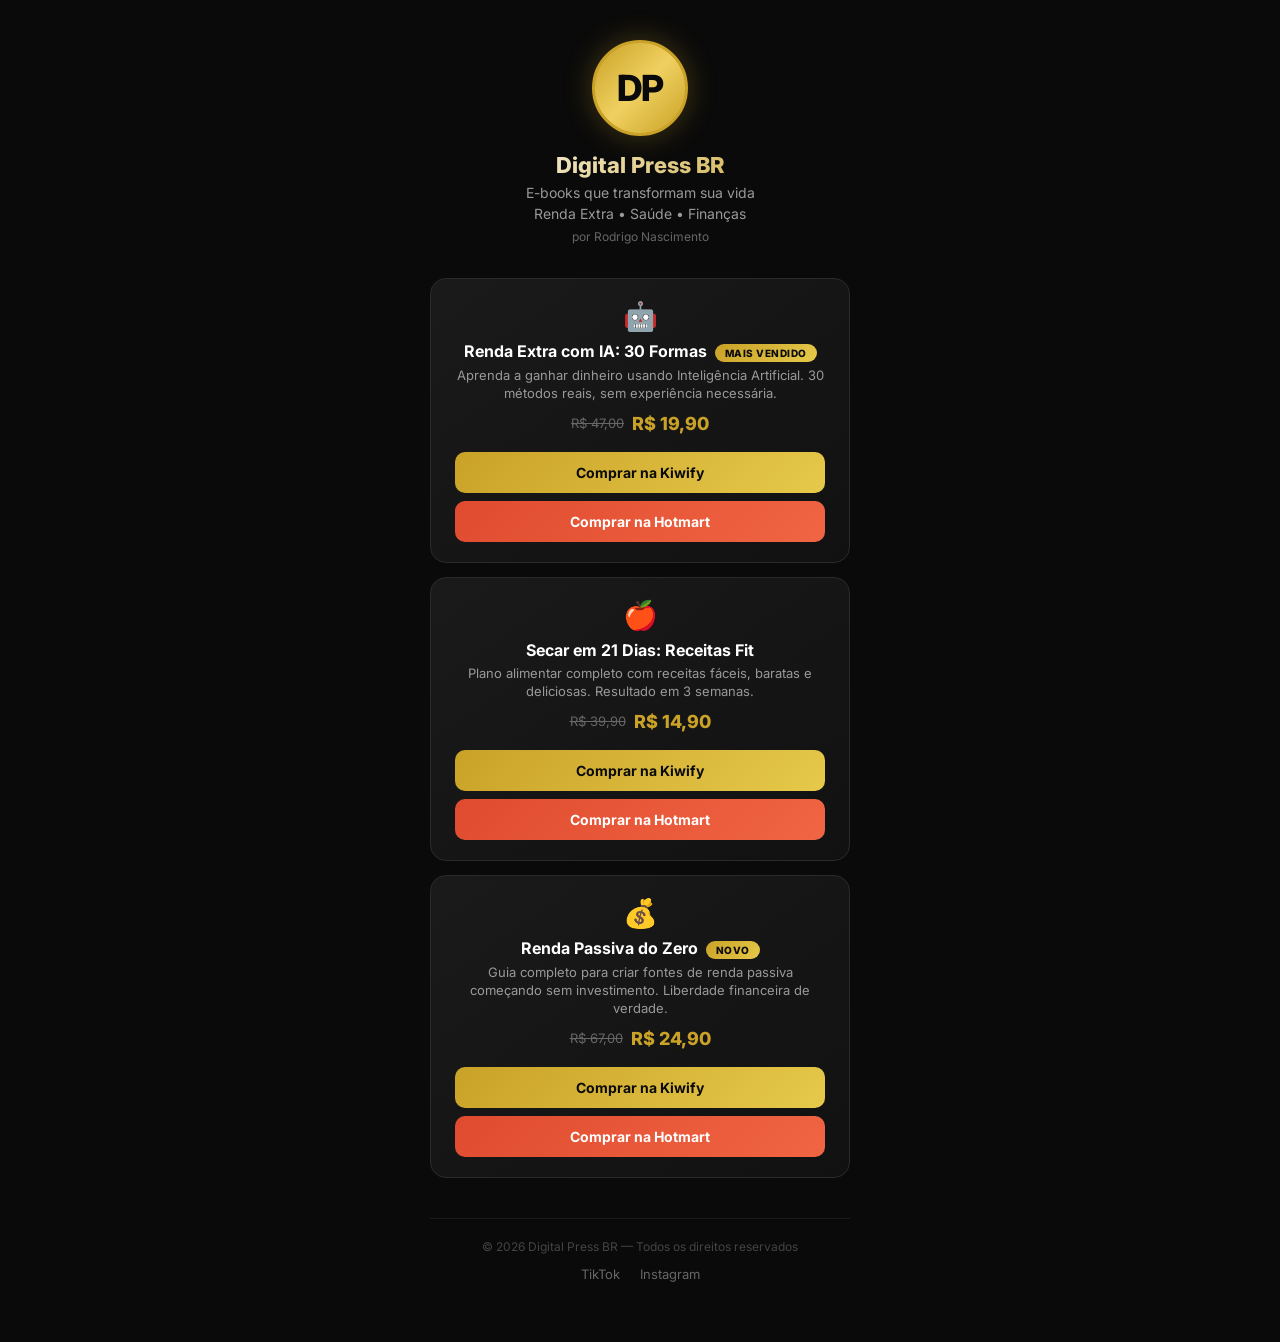
==== links.html @ 7400dbbc "Fix Hotmart links with actual product checkout URLs Updated links.html to use real Hotmart product U" ====
<!DOCTYPE html>
<html lang="pt-BR">
<head>
    <meta charset="UTF-8">
    <meta name="viewport" content="width=device-width, initial-scale=1.0">
    <title>Digital Press BR — E-books Exclusivos</title>
    <style>
        @import url('https://fonts.googleapis.com/css2?family=Inter:wght@400;600;700;800&display=swap');
        * { margin: 0; padding: 0; box-sizing: border-box; }
        body {
            font-family: 'Inter', sans-serif;
            background: #0a0a0a;
            color: #ffffff;
            min-height: 100vh;
            display: flex;
            justify-content: center;
            align-items: flex-start;
            padding: 40px 16px;
        }
        .container { max-width: 420px; width: 100%; text-align: center; }
        .profile { margin-bottom: 32px; }
        .avatar {
            width: 96px; height: 96px; border-radius: 50%;
            background: linear-gradient(135deg, #c9a227, #f0d060, #c9a227);
            display: flex; align-items: center; justify-content: center;
            margin: 0 auto 16px; font-size: 36px; font-weight: 800;
            color: #0a0a0a; letter-spacing: -1px;            border: 3px solid #c9a227;
            box-shadow: 0 0 30px rgba(201, 162, 39, 0.3);
        }
        .profile h1 {
            font-size: 22px; font-weight: 800; margin-bottom: 4px;
            background: linear-gradient(135deg, #ffffff, #c9a227);
            -webkit-background-clip: text; -webkit-text-fill-color: transparent;
            background-clip: text;
        }
        .profile p { font-size: 14px; color: #999; line-height: 1.5; }
        .profile .author { font-size: 12px; color: #666; margin-top: 4px; }
        .links { display: flex; flex-direction: column; gap: 14px; margin-bottom: 40px; }
        .link-card {
            display: block;
            background: linear-gradient(145deg, #1a1a1a, #111);
            border: 1px solid #2a2a2a;
            border-radius: 16px;
            padding: 20px 24px;
            transition: all 0.3s ease;
            position: relative;
            overflow: hidden;
        }
        .link-card::before {
            content: ''; position: absolute; top: 0; left: 0; right: 0; height: 2px;
            background: linear-gradient(90deg, transparent, #c9a227, transparent);
            opacity: 0; transition: opacity 0.3s ease;
        }        .link-card:hover {
            border-color: #c9a227; transform: translateY(-2px);
            box-shadow: 0 8px 30px rgba(201, 162, 39, 0.15);
        }
        .link-card:hover::before { opacity: 1; }
        .card-emoji { font-size: 28px; margin-bottom: 8px; display: block; }
        .card-title { font-size: 16px; font-weight: 700; color: #fff; margin-bottom: 4px; }
        .card-subtitle { font-size: 13px; color: #999; margin-bottom: 10px; line-height: 1.4; }
        .card-price { display: inline-flex; align-items: center; gap: 8px; margin-bottom: 14px; }
        .price-old { font-size: 13px; color: #666; text-decoration: line-through; }
        .price-new { font-size: 18px; font-weight: 800; color: #c9a227; }
        .badge {
            display: inline-block;
            background: linear-gradient(135deg, #c9a227, #e6c94a);
            color: #0a0a0a; font-size: 10px; font-weight: 800;
            padding: 3px 10px; border-radius: 20px;
            text-transform: uppercase; letter-spacing: 0.5px; margin-left: 8px;
        }
        .buy-buttons { display: flex; flex-direction: column; gap: 8px; margin-top: 4px; }
        .btn-buy {
            display: block; text-decoration: none;
            padding: 12px 20px; border-radius: 10px;
            font-family: 'Inter', sans-serif; font-size: 14px; font-weight: 700;
            text-align: center; transition: all 0.2s ease;
        }
        .btn-kiwify { background: linear-gradient(135deg, #c9a227, #e6c94a); color: #0a0a0a; }
        .btn-kiwify:hover {            background: linear-gradient(135deg, #d4ad2e, #f0d860);
            transform: scale(1.02); box-shadow: 0 4px 15px rgba(201, 162, 39, 0.3);
        }
        .btn-hotmart { background: linear-gradient(135deg, #e04b2f, #f06543); color: #ffffff; }
        .btn-hotmart:hover {
            background: linear-gradient(135deg, #e85a40, #f47a5a);
            transform: scale(1.02); box-shadow: 0 4px 15px rgba(224, 75, 47, 0.3);
        }
        .footer { text-align: center; padding: 20px 0; border-top: 1px solid #1a1a1a; }
        .footer p { font-size: 12px; color: #444; }
        .footer .social { margin-top: 12px; display: flex; justify-content: center; gap: 20px; }
        .footer .social a { color: #666; text-decoration: none; font-size: 13px; transition: color 0.3s; }
        .footer .social a:hover { color: #c9a227; }
        .pulse { animation: pulse 2s ease-in-out infinite; }
        @keyframes pulse {
            0%, 100% { box-shadow: 0 0 30px rgba(201, 162, 39, 0.3); }
            50% { box-shadow: 0 0 40px rgba(201, 162, 39, 0.5); }
        }
    </style>
</head>
<body>
    <div class="container">
        <div class="profile">
            <div class="avatar pulse">DP</div>
            <h1>Digital Press BR</h1>
            <p>E-books que transformam sua vida</p>            <p>Renda Extra &bull; Sa&uacute;de &bull; Finan&ccedil;as</p>
            <p class="author">por Rodrigo Nascimento</p>
        </div>
        <div class="links">
            <div class="link-card">
                <span class="card-emoji">&#x1F916;</span>
                <div class="card-title">Renda Extra com IA: 30 Formas<span class="badge">Mais vendido</span></div>
                <div class="card-subtitle">Aprenda a ganhar dinheiro usando Intelig&ecirc;ncia Artificial. 30 m&eacute;todos reais, sem experi&ecirc;ncia necess&aacute;ria.</div>
                <div class="card-price">
                    <span class="price-old">R$ 47,00</span>
                    <span class="price-new">R$ 19,90</span>
                </div>
                <div class="buy-buttons">
                    <a href="https://pay.kiwify.com.br/0fVNIzo" target="_blank" class="btn-buy btn-kiwify">Comprar na Kiwify</a>
                    <a href="https://go.hotmart.com/R105200773Q" target="_blank" class="btn-buy btn-hotmart">Comprar na Hotmart</a>
                </div>
            </div>
            <div class="link-card">
                <span class="card-emoji">&#x1F34E;</span>
                <div class="card-title">Secar em 21 Dias: Receitas Fit</div>
                <div class="card-subtitle">Plano alimentar completo com receitas f&aacute;ceis, baratas e deliciosas. Resultado em 3 semanas.</div>
                <div class="card-price">
                    <span class="price-old">R$ 39,90</span>
                    <span class="price-new">R$ 14,90</span>
                </div>                <div class="buy-buttons">
                    <a href="https://pay.kiwify.com.br/RzS8HNU" target="_blank" class="btn-buy btn-kiwify">Comprar na Kiwify</a>
                    <a href="https://go.hotmart.com/U105200820D" target="_blank" class="btn-buy btn-hotmart">Comprar na Hotmart</a>
                </div>
            </div>
            <div class="link-card">
                <span class="card-emoji">&#x1F4B0;</span>
                <div class="card-title">Renda Passiva do Zero<span class="badge">Novo</span></div>
                <div class="card-subtitle">Guia completo para criar fontes de renda passiva come&ccedil;ando sem investimento. Liberdade financeira de verdade.</div>
                <div class="card-price">
                    <span class="price-old">R$ 67,00</span>
                    <span class="price-new">R$ 24,90</span>
                </div>
                <div class="buy-buttons">
                    <a href="https://pay.kiwify.com.br/fjix7TF" target="_blank" class="btn-buy btn-kiwify">Comprar na Kiwify</a>
                    <a href="https://go.hotmart.com/O105200847A" target="_blank" class="btn-buy btn-hotmart">Comprar na Hotmart</a>
                </div>
            </div>
        </div>
        <div class="footer">
            <p>&copy; 2026 Digital Press BR &mdash; Todos os direitos reservados</p>
            <div class="social">
                <a href="https://www.tiktok.com/@digitalpressbr" target="_blank">TikTok</a>
                <a href="https://www.instagram.com/digitalpressbr" target="_blank">Instagram</a>
            </div>
        </div>
    </div>
</body>
</html>
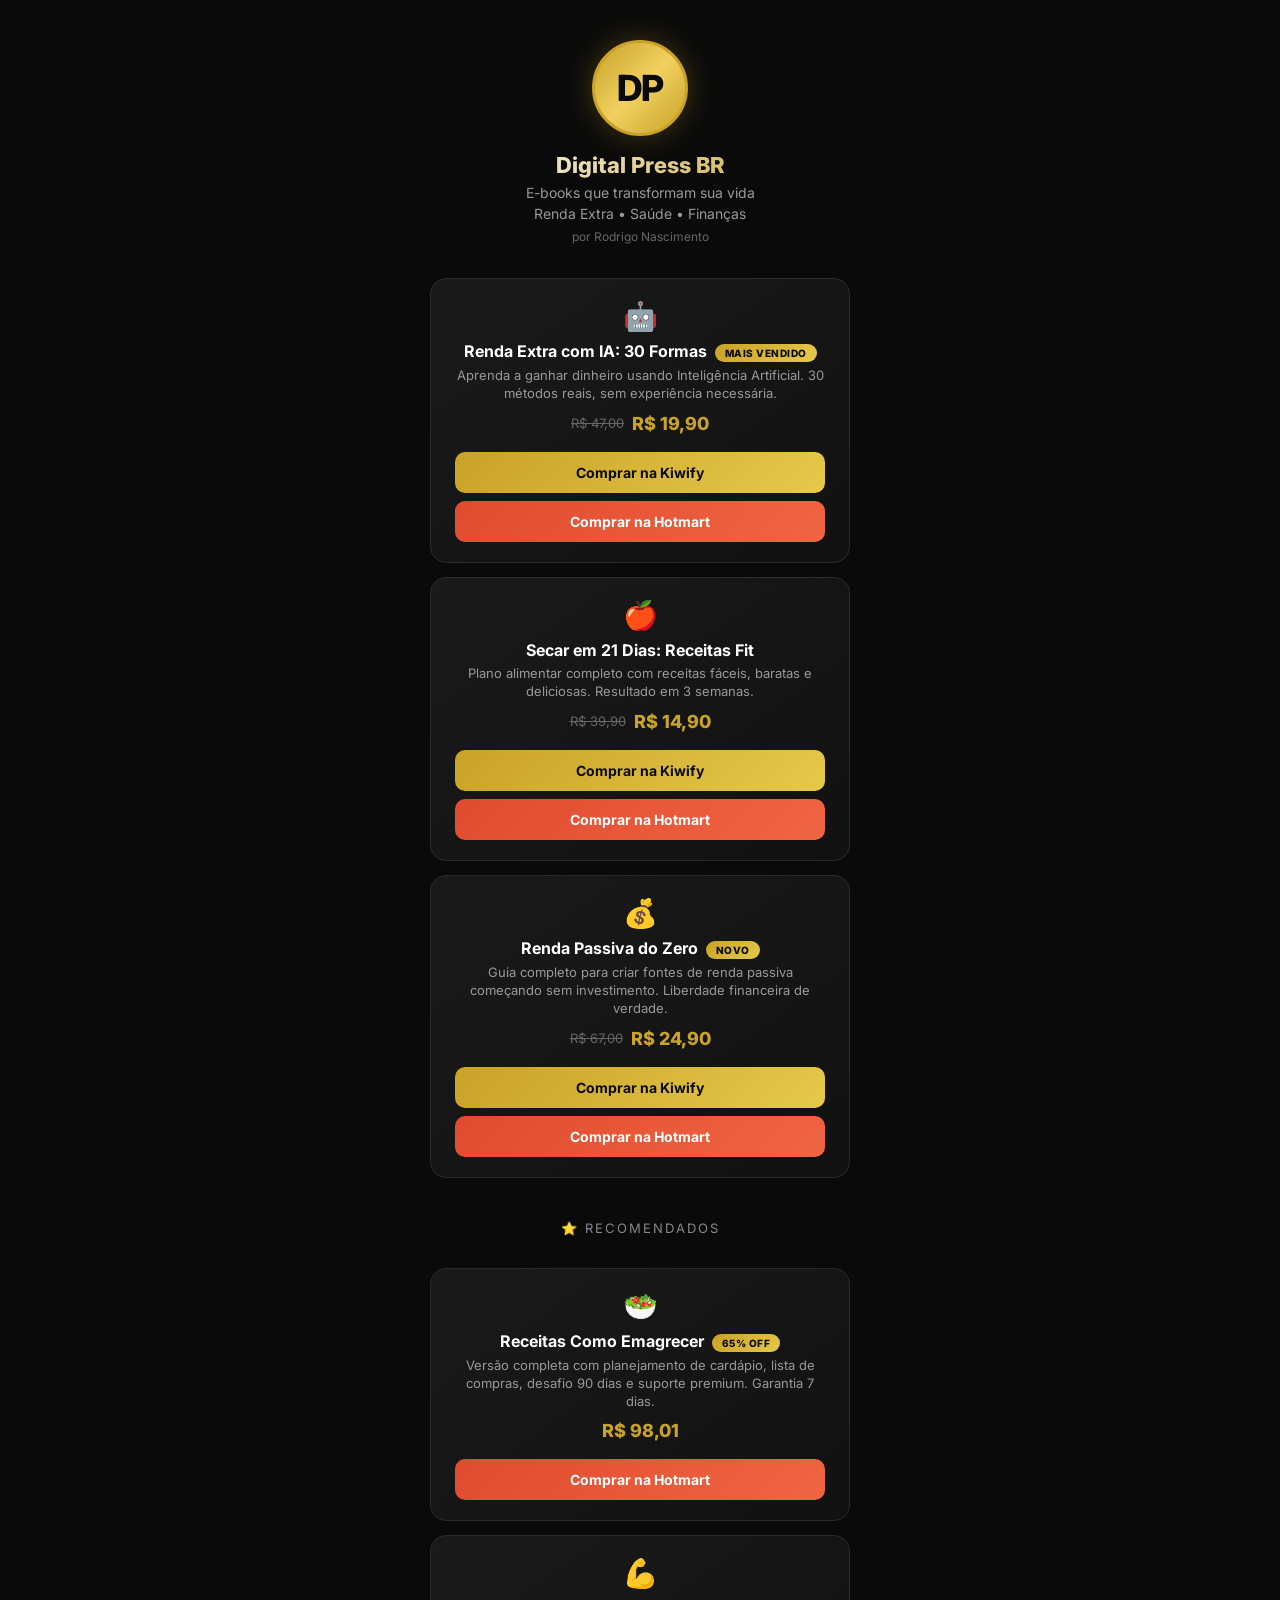
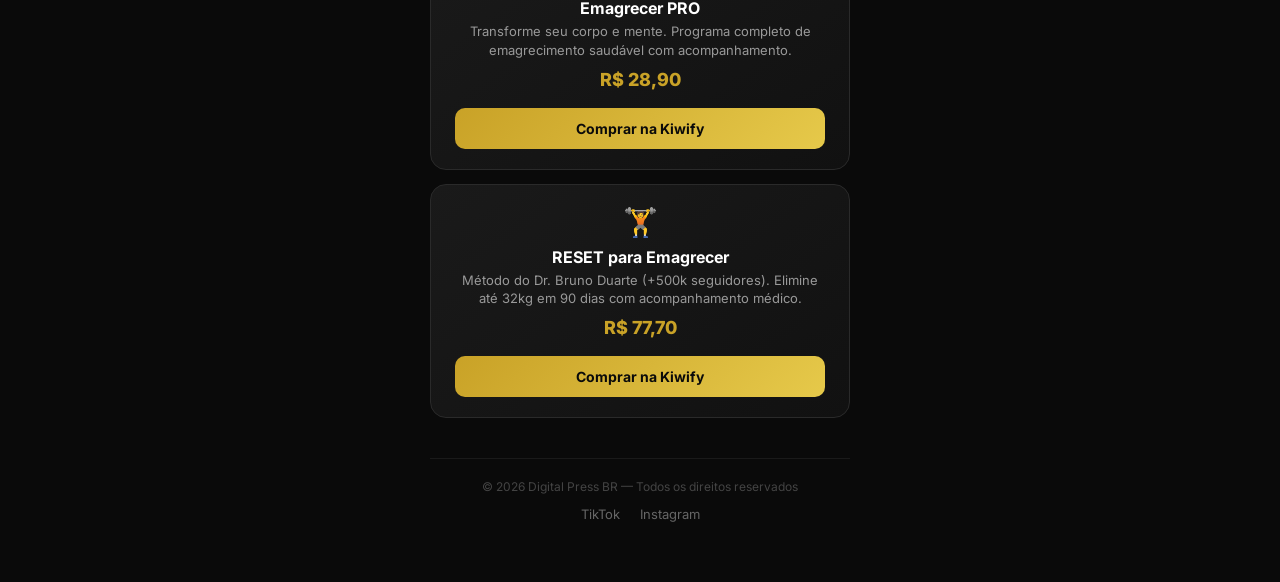
==== commit 21ad7092: "Add affiliate products to links page Added 3 affiliate products (Receitas Como Emagrecer, Emagrecer " ====
--- a/links.html
+++ b/links.html
@@ -143,6 +143,40 @@
                     <a href="https://go.hotmart.com/O105200847A" target="_blank" class="btn-buy btn-hotmart">Comprar na Hotmart</a>
                 </div>
             </div>
+            <div style="text-align:center;margin:28px 0 18px;color:#888;font-size:13px;letter-spacing:2px;text-transform:uppercase;">&#x2B50; Recomendados</div>
+            <div class="link-card">
+                <span class="card-emoji">&#x1F957;</span>
+                <div class="card-title">Receitas Como Emagrecer<span class="badge">65% OFF</span></div>
+                <div class="card-subtitle">Vers&atilde;o completa com planejamento de card&aacute;pio, lista de compras, desafio 90 dias e suporte premium. Garantia 7 dias.</div>
+                <div class="card-price">
+                    <span class="price-new">R$ 98,01</span>
+                </div>
+                <div class="buy-buttons">
+                    <a href="https://go.hotmart.com/W105289647C" target="_blank" class="btn-buy btn-hotmart">Comprar na Hotmart</a>
+                </div>
+            </div>
+            <div class="link-card">
+                <span class="card-emoji">&#x1F4AA;</span>
+                <div class="card-title">Emagrecer PRO</div>
+                <div class="card-subtitle">Transforme seu corpo e mente. Programa completo de emagrecimento saud&aacute;vel com acompanhamento.</div>
+                <div class="card-price">
+                    <span class="price-new">R$ 28,90</span>
+                </div>
+                <div class="buy-buttons">
+                    <a href="https://pay.kiwify.com.br/KLzpkXD8" target="_blank" class="btn-buy btn-kiwify">Comprar na Kiwify</a>
+                </div>
+            </div>
+            <div class="link-card">
+                <span class="card-emoji">&#x1F3CB;</span>
+                <div class="card-title">RESET para Emagrecer</div>
+                <div class="card-subtitle">M&eacute;todo do Dr. Bruno Duarte (+500k seguidores). Elimine at&eacute; 32kg em 90 dias com acompanhamento m&eacute;dico.</div>
+                <div class="card-price">
+                    <span class="price-new">R$ 77,70</span>
+                </div>
+                <div class="buy-buttons">
+                    <a href="https://pay.kiwify.com.br/j3WL954u" target="_blank" class="btn-buy btn-kiwify">Comprar na Kiwify</a>
+                </div>
+            </div>
         </div>
         <div class="footer">
             <p>&copy; 2026 Digital Press BR &mdash; Todos os direitos reservados</p>
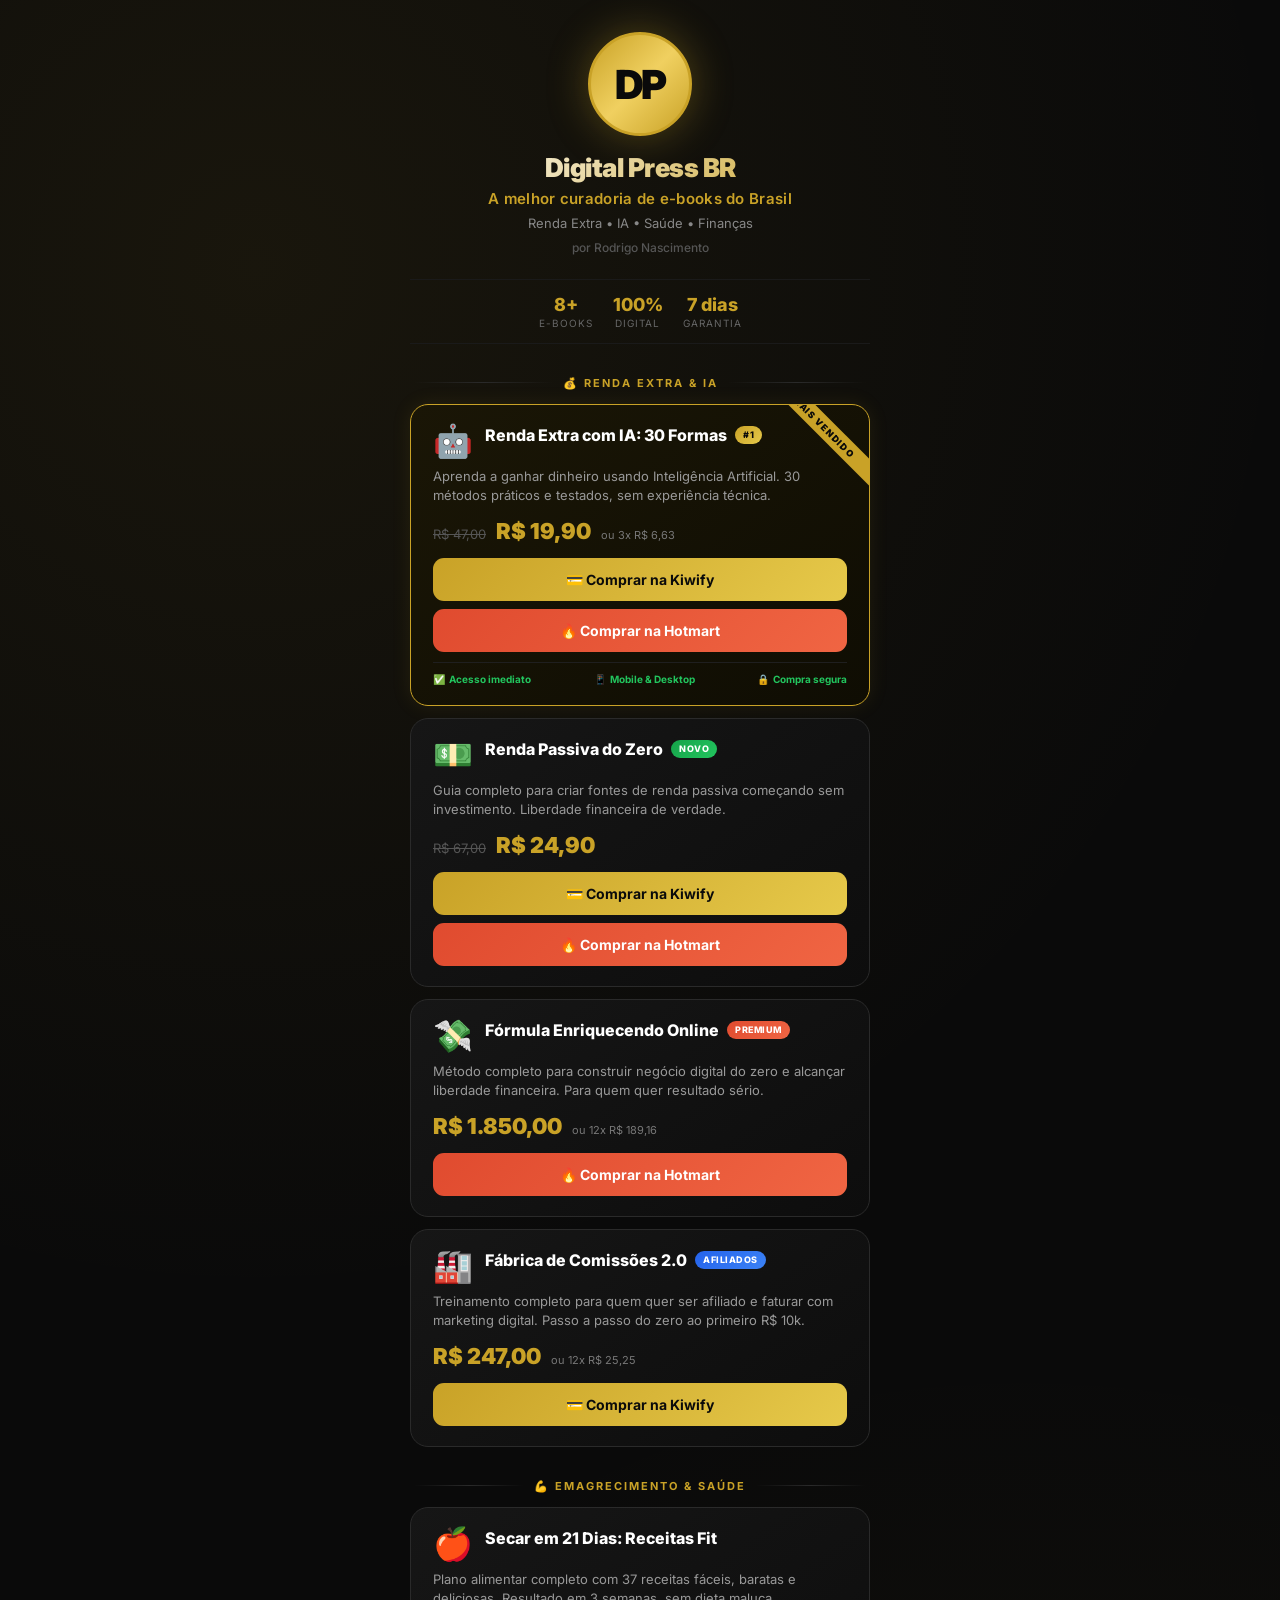
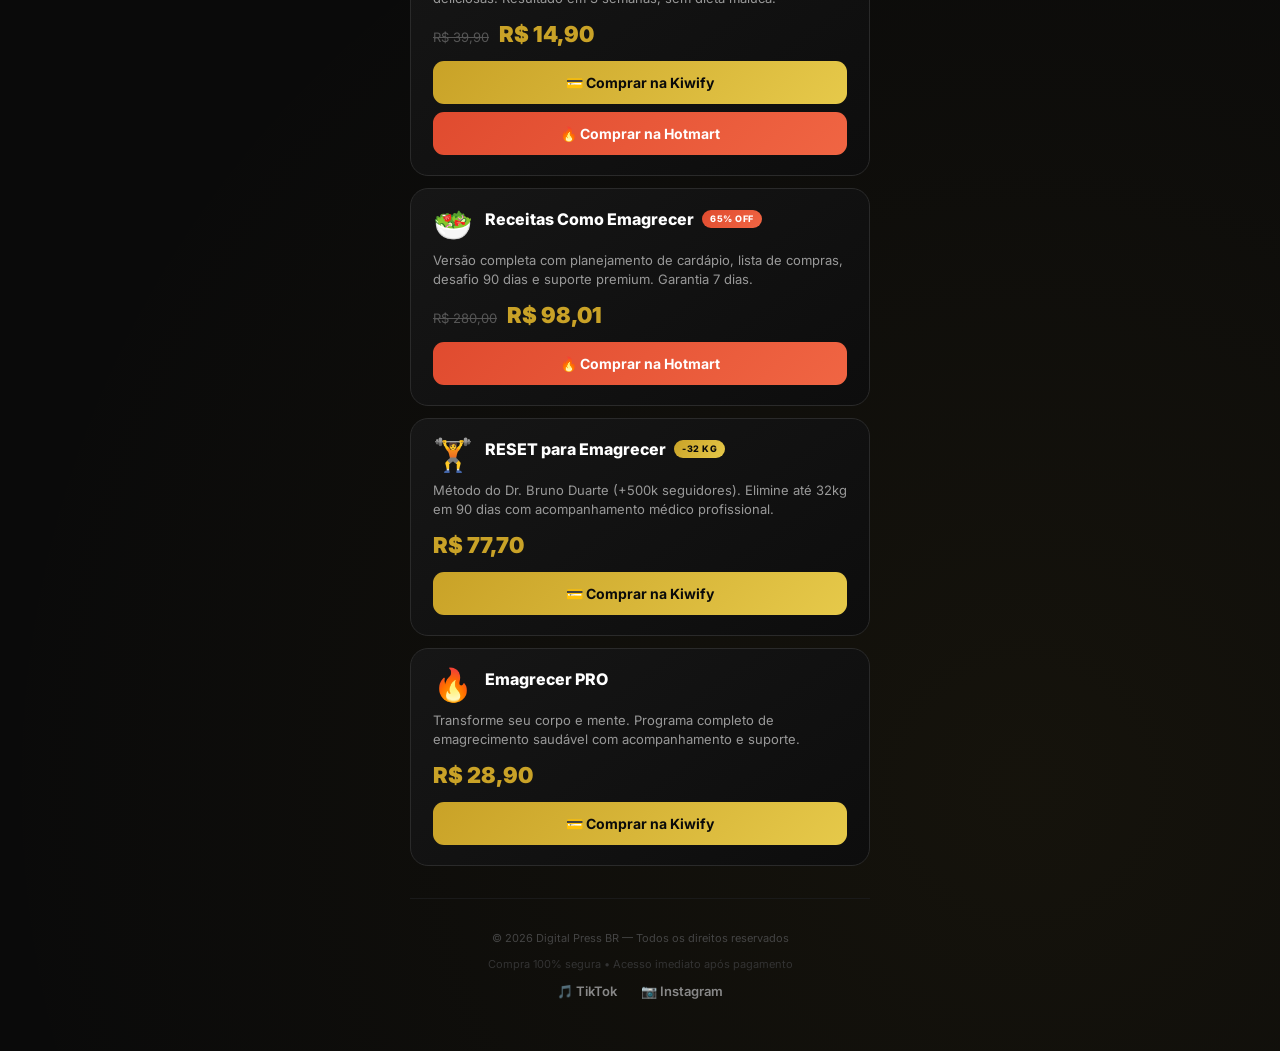
==== commit 2bf46de9: "Redesign links page: curadoria de 8 e-books com categorias, stats e cards premium - Novo layout esti" ====
--- a/links.html
+++ b/links.html
@@ -3,9 +3,12 @@
 <head>
     <meta charset="UTF-8">
     <meta name="viewport" content="width=device-width, initial-scale=1.0">
-    <title>Digital Press BR — E-books Exclusivos</title>
+    <title>Digital Press BR — Curadoria de E-books que Transformam Vidas</title>
+    <meta name="description" content="Os melhores e-books de Renda Extra com IA, Emagrecimento e Finanças. Curadoria selecionada por Rodrigo Nascimento.">
+    <meta property="og:title" content="Digital Press BR — E-books Exclusivos">
+    <meta property="og:description" content="Curadoria dos melhores e-books de Renda Extra, Saúde e Finanças">
     <style>
-        @import url('https://fonts.googleapis.com/css2?family=Inter:wght@400;600;700;800&display=swap');
+        @import url('https://fonts.googleapis.com/css2?family=Inter:wght@400;500;600;700;800;900&display=swap');
         * { margin: 0; padding: 0; box-sizing: border-box; }
         body {
             font-family: 'Inter', sans-serif;
@@ -15,33 +18,78 @@
             display: flex;
             justify-content: center;
             align-items: flex-start;
-            padding: 40px 16px;
-        }
-        .container { max-width: 420px; width: 100%; text-align: center; }
-        .profile { margin-bottom: 32px; }
+            padding: 32px 16px;
+            background-image:
+                radial-gradient(circle at 20% 10%, rgba(201, 162, 39, 0.08), transparent 40%),
+                radial-gradient(circle at 80% 90%, rgba(201, 162, 39, 0.06), transparent 40%);
+        }
+        .container { max-width: 460px; width: 100%; }
+        .profile { text-align: center; margin-bottom: 24px; }
         .avatar {
-            width: 96px; height: 96px; border-radius: 50%;
+            width: 104px; height: 104px; border-radius: 50%;
             background: linear-gradient(135deg, #c9a227, #f0d060, #c9a227);
             display: flex; align-items: center; justify-content: center;
-            margin: 0 auto 16px; font-size: 36px; font-weight: 800;
-            color: #0a0a0a; letter-spacing: -1px;            border: 3px solid #c9a227;
-            box-shadow: 0 0 30px rgba(201, 162, 39, 0.3);
+            margin: 0 auto 16px; font-size: 40px; font-weight: 900;
+            color: #0a0a0a; letter-spacing: -2px;
+            border: 3px solid #c9a227;
+            box-shadow: 0 0 40px rgba(201, 162, 39, 0.35);
+            animation: pulse 2.5s ease-in-out infinite;
+        }
+        @keyframes pulse {
+            0%, 100% { box-shadow: 0 0 30px rgba(201, 162, 39, 0.3); }
+            50% { box-shadow: 0 0 50px rgba(201, 162, 39, 0.55); }
         }
         .profile h1 {
-            font-size: 22px; font-weight: 800; margin-bottom: 4px;
+            font-size: 26px; font-weight: 900; margin-bottom: 6px;
             background: linear-gradient(135deg, #ffffff, #c9a227);
             -webkit-background-clip: text; -webkit-text-fill-color: transparent;
             background-clip: text;
-        }
-        .profile p { font-size: 14px; color: #999; line-height: 1.5; }
-        .profile .author { font-size: 12px; color: #666; margin-top: 4px; }
-        .links { display: flex; flex-direction: column; gap: 14px; margin-bottom: 40px; }
+            letter-spacing: -0.5px;
+        }
+        .profile .tagline {
+            font-size: 15px; color: #c9a227; font-weight: 600;
+            margin-bottom: 6px; letter-spacing: 0.3px;
+        }
+        .profile .niches {
+            font-size: 13px; color: #888; line-height: 1.5;
+        }
+        .profile .author {
+            font-size: 12px; color: #555; margin-top: 6px;
+            font-weight: 500;
+        }
+        .stats {
+            display: flex; justify-content: center; gap: 20px;
+            margin: 20px 0 32px; padding: 14px 0;
+            border-top: 1px solid #1a1a1a;
+            border-bottom: 1px solid #1a1a1a;
+        }
+        .stat {
+            text-align: center;
+        }
+        .stat-number {
+            font-size: 18px; font-weight: 800; color: #c9a227;
+            display: block;
+        }
+        .stat-label {
+            font-size: 10px; color: #666; text-transform: uppercase;
+            letter-spacing: 1px; margin-top: 2px;
+        }
+        .section-title {
+            font-size: 11px; font-weight: 700;
+            color: #c9a227; text-transform: uppercase;
+            letter-spacing: 2px; margin: 32px 0 14px;
+            padding: 0 4px; display: flex; align-items: center; gap: 10px;
+        }
+        .section-title::before, .section-title::after {
+            content: ''; flex: 1; height: 1px;
+            background: linear-gradient(90deg, transparent, #2a2a2a, transparent);
+        }
+        .links { display: flex; flex-direction: column; gap: 12px; }
         .link-card {
-            display: block;
-            background: linear-gradient(145deg, #1a1a1a, #111);
+            background: linear-gradient(145deg, #161616, #0d0d0d);
             border: 1px solid #2a2a2a;
-            border-radius: 16px;
-            padding: 20px 24px;
+            border-radius: 18px;
+            padding: 20px 22px;
             transition: all 0.3s ease;
             position: relative;
             overflow: hidden;
@@ -50,141 +98,313 @@
             content: ''; position: absolute; top: 0; left: 0; right: 0; height: 2px;
             background: linear-gradient(90deg, transparent, #c9a227, transparent);
             opacity: 0; transition: opacity 0.3s ease;
-        }        .link-card:hover {
-            border-color: #c9a227; transform: translateY(-2px);
-            box-shadow: 0 8px 30px rgba(201, 162, 39, 0.15);
+        }
+        .link-card:hover {
+            border-color: #c9a227;
+            transform: translateY(-2px);
+            box-shadow: 0 12px 40px rgba(201, 162, 39, 0.2);
         }
         .link-card:hover::before { opacity: 1; }
-        .card-emoji { font-size: 28px; margin-bottom: 8px; display: block; }
-        .card-title { font-size: 16px; font-weight: 700; color: #fff; margin-bottom: 4px; }
-        .card-subtitle { font-size: 13px; color: #999; margin-bottom: 10px; line-height: 1.4; }
-        .card-price { display: inline-flex; align-items: center; gap: 8px; margin-bottom: 14px; }
-        .price-old { font-size: 13px; color: #666; text-decoration: line-through; }
-        .price-new { font-size: 18px; font-weight: 800; color: #c9a227; }
+        .card-header {
+            display: flex; align-items: flex-start; gap: 12px; margin-bottom: 10px;
+        }
+        .card-icon {
+            font-size: 32px; line-height: 1;
+            flex-shrink: 0;
+        }
+        .card-header-text { flex: 1; min-width: 0; }
+        .card-title {
+            font-size: 16px; font-weight: 800; color: #fff;
+            margin-bottom: 4px; line-height: 1.3;
+            display: flex; align-items: center; flex-wrap: wrap; gap: 8px;
+        }
+        .card-subtitle {
+            font-size: 13px; color: #999;
+            line-height: 1.5; margin-bottom: 12px;
+        }
+        .card-price {
+            display: flex; align-items: baseline; gap: 10px;
+            margin-bottom: 14px;
+        }
+        .price-old {
+            font-size: 13px; color: #555;
+            text-decoration: line-through;
+        }
+        .price-new {
+            font-size: 22px; font-weight: 900; color: #c9a227;
+        }
+        .price-install {
+            font-size: 11px; color: #777;
+        }
         .badge {
             display: inline-block;
             background: linear-gradient(135deg, #c9a227, #e6c94a);
-            color: #0a0a0a; font-size: 10px; font-weight: 800;
-            padding: 3px 10px; border-radius: 20px;
-            text-transform: uppercase; letter-spacing: 0.5px; margin-left: 8px;
-        }
-        .buy-buttons { display: flex; flex-direction: column; gap: 8px; margin-top: 4px; }
+            color: #0a0a0a; font-size: 9px; font-weight: 800;
+            padding: 3px 8px; border-radius: 20px;
+            text-transform: uppercase; letter-spacing: 0.5px;
+            white-space: nowrap;
+        }
+        .badge.red {
+            background: linear-gradient(135deg, #e04b2f, #f06543);
+            color: #fff;
+        }
+        .badge.green {
+            background: linear-gradient(135deg, #16a34a, #22c55e);
+            color: #fff;
+        }
+        .badge.blue {
+            background: linear-gradient(135deg, #2563eb, #3b82f6);
+            color: #fff;
+        }
+        .buy-buttons {
+            display: flex; flex-direction: column; gap: 8px;
+        }
         .btn-buy {
-            display: block; text-decoration: none;
-            padding: 12px 20px; border-radius: 10px;
+            display: flex; align-items: center; justify-content: center; gap: 8px;
+            text-decoration: none;
+            padding: 13px 20px; border-radius: 11px;
             font-family: 'Inter', sans-serif; font-size: 14px; font-weight: 700;
             text-align: center; transition: all 0.2s ease;
+            position: relative; overflow: hidden;
         }
         .btn-kiwify { background: linear-gradient(135deg, #c9a227, #e6c94a); color: #0a0a0a; }
-        .btn-kiwify:hover {            background: linear-gradient(135deg, #d4ad2e, #f0d860);
-            transform: scale(1.02); box-shadow: 0 4px 15px rgba(201, 162, 39, 0.3);
+        .btn-kiwify:hover {
+            background: linear-gradient(135deg, #d4ad2e, #f0d860);
+            transform: scale(1.02); box-shadow: 0 4px 20px rgba(201, 162, 39, 0.4);
         }
         .btn-hotmart { background: linear-gradient(135deg, #e04b2f, #f06543); color: #ffffff; }
         .btn-hotmart:hover {
             background: linear-gradient(135deg, #e85a40, #f47a5a);
-            transform: scale(1.02); box-shadow: 0 4px 15px rgba(224, 75, 47, 0.3);
-        }
-        .footer { text-align: center; padding: 20px 0; border-top: 1px solid #1a1a1a; }
-        .footer p { font-size: 12px; color: #444; }
-        .footer .social { margin-top: 12px; display: flex; justify-content: center; gap: 20px; }
-        .footer .social a { color: #666; text-decoration: none; font-size: 13px; transition: color 0.3s; }
+            transform: scale(1.02); box-shadow: 0 4px 20px rgba(224, 75, 47, 0.4);
+        }
+        .trust-row {
+            display: flex; justify-content: space-between;
+            padding-top: 10px; margin-top: 10px;
+            border-top: 1px solid #1f1f1f;
+            font-size: 10px; color: #666;
+        }
+        .trust-item {
+            display: flex; align-items: center; gap: 4px;
+        }
+        .trust-item span { color: #22c55e; font-weight: 700; }
+        .featured {
+            border-color: #c9a227;
+            background: linear-gradient(145deg, #1a1606, #0f0d03);
+            box-shadow: 0 0 20px rgba(201, 162, 39, 0.1);
+        }
+        .featured::after {
+            content: 'MAIS VENDIDO';
+            position: absolute; top: 12px; right: -32px;
+            background: #c9a227; color: #0a0a0a;
+            font-size: 9px; font-weight: 900;
+            padding: 4px 36px; transform: rotate(45deg);
+            letter-spacing: 1px;
+        }
+        .footer {
+            text-align: center; padding: 32px 0 20px;
+            margin-top: 32px;
+            border-top: 1px solid #1a1a1a;
+        }
+        .footer p { font-size: 11px; color: #444; margin-bottom: 12px; }
+        .footer .social {
+            display: flex; justify-content: center; gap: 24px;
+        }
+        .footer .social a {
+            color: #888; text-decoration: none; font-size: 13px;
+            font-weight: 600; transition: color 0.3s;
+            display: flex; align-items: center; gap: 6px;
+        }
         .footer .social a:hover { color: #c9a227; }
-        .pulse { animation: pulse 2s ease-in-out infinite; }
-        @keyframes pulse {
-            0%, 100% { box-shadow: 0 0 30px rgba(201, 162, 39, 0.3); }
-            50% { box-shadow: 0 0 40px rgba(201, 162, 39, 0.5); }
-        }
     </style>
 </head>
 <body>
     <div class="container">
         <div class="profile">
-            <div class="avatar pulse">DP</div>
+            <div class="avatar">DP</div>
             <h1>Digital Press BR</h1>
-            <p>E-books que transformam sua vida</p>            <p>Renda Extra &bull; Sa&uacute;de &bull; Finan&ccedil;as</p>
+            <p class="tagline">A melhor curadoria de e-books do Brasil</p>
+            <p class="niches">Renda Extra &bull; IA &bull; Sa&uacute;de &bull; Finan&ccedil;as</p>
             <p class="author">por Rodrigo Nascimento</p>
         </div>
+
+        <div class="stats">
+            <div class="stat">
+                <span class="stat-number">8+</span>
+                <div class="stat-label">E-books</div>
+            </div>
+            <div class="stat">
+                <span class="stat-number">100%</span>
+                <div class="stat-label">Digital</div>
+            </div>
+            <div class="stat">
+                <span class="stat-number">7 dias</span>
+                <div class="stat-label">Garantia</div>
+            </div>
+        </div>
+
+        <!-- ================ RENDA EXTRA & IA ================ -->
+        <div class="section-title">&#x1F4B0; Renda Extra &amp; IA</div>
         <div class="links">
-            <div class="link-card">
-                <span class="card-emoji">&#x1F916;</span>
-                <div class="card-title">Renda Extra com IA: 30 Formas<span class="badge">Mais vendido</span></div>
-                <div class="card-subtitle">Aprenda a ganhar dinheiro usando Intelig&ecirc;ncia Artificial. 30 m&eacute;todos reais, sem experi&ecirc;ncia necess&aacute;ria.</div>
+
+            <div class="link-card featured">
+                <div class="card-header">
+                    <div class="card-icon">&#x1F916;</div>
+                    <div class="card-header-text">
+                        <div class="card-title">Renda Extra com IA: 30 Formas <span class="badge">#1</span></div>
+                    </div>
+                </div>
+                <div class="card-subtitle">Aprenda a ganhar dinheiro usando Intelig&ecirc;ncia Artificial. 30 m&eacute;todos pr&aacute;ticos e testados, sem experi&ecirc;ncia t&eacute;cnica.</div>
                 <div class="card-price">
                     <span class="price-old">R$ 47,00</span>
                     <span class="price-new">R$ 19,90</span>
-                </div>
-                <div class="buy-buttons">
-                    <a href="https://pay.kiwify.com.br/0fVNIzo" target="_blank" class="btn-buy btn-kiwify">Comprar na Kiwify</a>
-                    <a href="https://go.hotmart.com/R105200773Q" target="_blank" class="btn-buy btn-hotmart">Comprar na Hotmart</a>
-                </div>
-            </div>
-            <div class="link-card">
-                <span class="card-emoji">&#x1F34E;</span>
-                <div class="card-title">Secar em 21 Dias: Receitas Fit</div>
-                <div class="card-subtitle">Plano alimentar completo com receitas f&aacute;ceis, baratas e deliciosas. Resultado em 3 semanas.</div>
+                    <span class="price-install">ou 3x R$ 6,63</span>
+                </div>
+                <div class="buy-buttons">
+                    <a href="https://pay.kiwify.com.br/0fVNIzo" target="_blank" class="btn-buy btn-kiwify">&#x1F4B3; Comprar na Kiwify</a>
+                    <a href="https://go.hotmart.com/R105200773Q" target="_blank" class="btn-buy btn-hotmart">&#x1F525; Comprar na Hotmart</a>
+                </div>
+                <div class="trust-row">
+                    <div class="trust-item">&#x2705; <span>Acesso imediato</span></div>
+                    <div class="trust-item">&#x1F4F1; <span>Mobile &amp; Desktop</span></div>
+                    <div class="trust-item">&#x1F512; <span>Compra segura</span></div>
+                </div>
+            </div>
+
+            <div class="link-card">
+                <div class="card-header">
+                    <div class="card-icon">&#x1F4B5;</div>
+                    <div class="card-header-text">
+                        <div class="card-title">Renda Passiva do Zero <span class="badge green">NOVO</span></div>
+                    </div>
+                </div>
+                <div class="card-subtitle">Guia completo para criar fontes de renda passiva come&ccedil;ando sem investimento. Liberdade financeira de verdade.</div>
+                <div class="card-price">
+                    <span class="price-old">R$ 67,00</span>
+                    <span class="price-new">R$ 24,90</span>
+                </div>
+                <div class="buy-buttons">
+                    <a href="https://pay.kiwify.com.br/fjix7TF" target="_blank" class="btn-buy btn-kiwify">&#x1F4B3; Comprar na Kiwify</a>
+                    <a href="https://go.hotmart.com/O105200847A" target="_blank" class="btn-buy btn-hotmart">&#x1F525; Comprar na Hotmart</a>
+                </div>
+            </div>
+
+            <div class="link-card">
+                <div class="card-header">
+                    <div class="card-icon">&#x1F4B8;</div>
+                    <div class="card-header-text">
+                        <div class="card-title">F&oacute;rmula Enriquecendo Online <span class="badge red">PREMIUM</span></div>
+                    </div>
+                </div>
+                <div class="card-subtitle">M&eacute;todo completo para construir neg&oacute;cio digital do zero e alcan&ccedil;ar liberdade financeira. Para quem quer resultado s&eacute;rio.</div>
+                <div class="card-price">
+                    <span class="price-new">R$ 1.850,00</span>
+                    <span class="price-install">ou 12x R$ 189,16</span>
+                </div>
+                <div class="buy-buttons">
+                    <a href="https://go.hotmart.com/W105289647C" target="_blank" class="btn-buy btn-hotmart">&#x1F525; Comprar na Hotmart</a>
+                </div>
+            </div>
+
+            <div class="link-card">
+                <div class="card-header">
+                    <div class="card-icon">&#x1F3ED;</div>
+                    <div class="card-header-text">
+                        <div class="card-title">F&aacute;brica de Comiss&otilde;es 2.0 <span class="badge blue">AFILIADOS</span></div>
+                    </div>
+                </div>
+                <div class="card-subtitle">Treinamento completo para quem quer ser afiliado e faturar com marketing digital. Passo a passo do zero ao primeiro R$ 10k.</div>
+                <div class="card-price">
+                    <span class="price-new">R$ 247,00</span>
+                    <span class="price-install">ou 12x R$ 25,25</span>
+                </div>
+                <div class="buy-buttons">
+                    <a href="https://pay.kiwify.com.br/" target="_blank" class="btn-buy btn-kiwify">&#x1F4B3; Comprar na Kiwify</a>
+                </div>
+            </div>
+
+        </div>
+
+        <!-- ================ EMAGRECIMENTO & SA&Uacute;DE ================ -->
+        <div class="section-title">&#x1F4AA; Emagrecimento &amp; Sa&uacute;de</div>
+        <div class="links">
+
+            <div class="link-card">
+                <div class="card-header">
+                    <div class="card-icon">&#x1F34E;</div>
+                    <div class="card-header-text">
+                        <div class="card-title">Secar em 21 Dias: Receitas Fit</div>
+                    </div>
+                </div>
+                <div class="card-subtitle">Plano alimentar completo com 37 receitas f&aacute;ceis, baratas e deliciosas. Resultado em 3 semanas, sem dieta maluca.</div>
                 <div class="card-price">
                     <span class="price-old">R$ 39,90</span>
                     <span class="price-new">R$ 14,90</span>
-                </div>                <div class="buy-buttons">
-                    <a href="https://pay.kiwify.com.br/RzS8HNU" target="_blank" class="btn-buy btn-kiwify">Comprar na Kiwify</a>
-                    <a href="https://go.hotmart.com/U105200820D" target="_blank" class="btn-buy btn-hotmart">Comprar na Hotmart</a>
-                </div>
-            </div>
-            <div class="link-card">
-                <span class="card-emoji">&#x1F4B0;</span>
-                <div class="card-title">Renda Passiva do Zero<span class="badge">Novo</span></div>
-                <div class="card-subtitle">Guia completo para criar fontes de renda passiva come&ccedil;ando sem investimento. Liberdade financeira de verdade.</div>
-                <div class="card-price">
-                    <span class="price-old">R$ 67,00</span>
-                    <span class="price-new">R$ 24,90</span>
-                </div>
-                <div class="buy-buttons">
-                    <a href="https://pay.kiwify.com.br/fjix7TF" target="_blank" class="btn-buy btn-kiwify">Comprar na Kiwify</a>
-                    <a href="https://go.hotmart.com/O105200847A" target="_blank" class="btn-buy btn-hotmart">Comprar na Hotmart</a>
-                </div>
-            </div>
-            <div style="text-align:center;margin:28px 0 18px;color:#888;font-size:13px;letter-spacing:2px;text-transform:uppercase;">&#x2B50; Recomendados</div>
-            <div class="link-card">
-                <span class="card-emoji">&#x1F957;</span>
-                <div class="card-title">Receitas Como Emagrecer<span class="badge">65% OFF</span></div>
+                </div>
+                <div class="buy-buttons">
+                    <a href="https://pay.kiwify.com.br/RzS8HNU" target="_blank" class="btn-buy btn-kiwify">&#x1F4B3; Comprar na Kiwify</a>
+                    <a href="https://go.hotmart.com/U105200820D" target="_blank" class="btn-buy btn-hotmart">&#x1F525; Comprar na Hotmart</a>
+                </div>
+            </div>
+
+            <div class="link-card">
+                <div class="card-header">
+                    <div class="card-icon">&#x1F957;</div>
+                    <div class="card-header-text">
+                        <div class="card-title">Receitas Como Emagrecer <span class="badge red">65% OFF</span></div>
+                    </div>
+                </div>
                 <div class="card-subtitle">Vers&atilde;o completa com planejamento de card&aacute;pio, lista de compras, desafio 90 dias e suporte premium. Garantia 7 dias.</div>
                 <div class="card-price">
+                    <span class="price-old">R$ 280,00</span>
                     <span class="price-new">R$ 98,01</span>
                 </div>
                 <div class="buy-buttons">
-                    <a href="https://go.hotmart.com/W105289647C" target="_blank" class="btn-buy btn-hotmart">Comprar na Hotmart</a>
-                </div>
-            </div>
-            <div class="link-card">
-                <span class="card-emoji">&#x1F4AA;</span>
-                <div class="card-title">Emagrecer PRO</div>
-                <div class="card-subtitle">Transforme seu corpo e mente. Programa completo de emagrecimento saud&aacute;vel com acompanhamento.</div>
+                    <a href="https://go.hotmart.com/W105289647C" target="_blank" class="btn-buy btn-hotmart">&#x1F525; Comprar na Hotmart</a>
+                </div>
+            </div>
+
+            <div class="link-card">
+                <div class="card-header">
+                    <div class="card-icon">&#x1F3CB;</div>
+                    <div class="card-header-text">
+                        <div class="card-title">RESET para Emagrecer <span class="badge">-32 KG</span></div>
+                    </div>
+                </div>
+                <div class="card-subtitle">M&eacute;todo do Dr. Bruno Duarte (+500k seguidores). Elimine at&eacute; 32kg em 90 dias com acompanhamento m&eacute;dico profissional.</div>
+                <div class="card-price">
+                    <span class="price-new">R$ 77,70</span>
+                </div>
+                <div class="buy-buttons">
+                    <a href="https://pay.kiwify.com.br/j3WL954u" target="_blank" class="btn-buy btn-kiwify">&#x1F4B3; Comprar na Kiwify</a>
+                </div>
+            </div>
+
+            <div class="link-card">
+                <div class="card-header">
+                    <div class="card-icon">&#x1F525;</div>
+                    <div class="card-header-text">
+                        <div class="card-title">Emagrecer PRO</div>
+                    </div>
+                </div>
+                <div class="card-subtitle">Transforme seu corpo e mente. Programa completo de emagrecimento saud&aacute;vel com acompanhamento e suporte.</div>
                 <div class="card-price">
                     <span class="price-new">R$ 28,90</span>
                 </div>
                 <div class="buy-buttons">
-                    <a href="https://pay.kiwify.com.br/KLzpkXD8" target="_blank" class="btn-buy btn-kiwify">Comprar na Kiwify</a>
-                </div>
-            </div>
-            <div class="link-card">
-                <span class="card-emoji">&#x1F3CB;</span>
-                <div class="card-title">RESET para Emagrecer</div>
-                <div class="card-subtitle">M&eacute;todo do Dr. Bruno Duarte (+500k seguidores). Elimine at&eacute; 32kg em 90 dias com acompanhamento m&eacute;dico.</div>
-                <div class="card-price">
-                    <span class="price-new">R$ 77,70</span>
-                </div>
-                <div class="buy-buttons">
-                    <a href="https://pay.kiwify.com.br/j3WL954u" target="_blank" class="btn-buy btn-kiwify">Comprar na Kiwify</a>
-                </div>
-            </div>
+                    <a href="https://pay.kiwify.com.br/KLzpkXD8" target="_blank" class="btn-buy btn-kiwify">&#x1F4B3; Comprar na Kiwify</a>
+                </div>
+            </div>
+
         </div>
+
         <div class="footer">
             <p>&copy; 2026 Digital Press BR &mdash; Todos os direitos reservados</p>
+            <p style="margin-top:4px;color:#333;">Compra 100% segura &bull; Acesso imediato ap&oacute;s pagamento</p>
             <div class="social">
-                <a href="https://www.tiktok.com/@digitalpressbr" target="_blank">TikTok</a>
-                <a href="https://www.instagram.com/digitalpressbr" target="_blank">Instagram</a>
+                <a href="https://www.tiktok.com/@digitalpressbr" target="_blank">&#x1F3B5; TikTok</a>
+                <a href="https://www.instagram.com/digitalpressbr" target="_blank">&#x1F4F7; Instagram</a>
             </div>
         </div>
     </div>
 </body>
-</html>+</html>
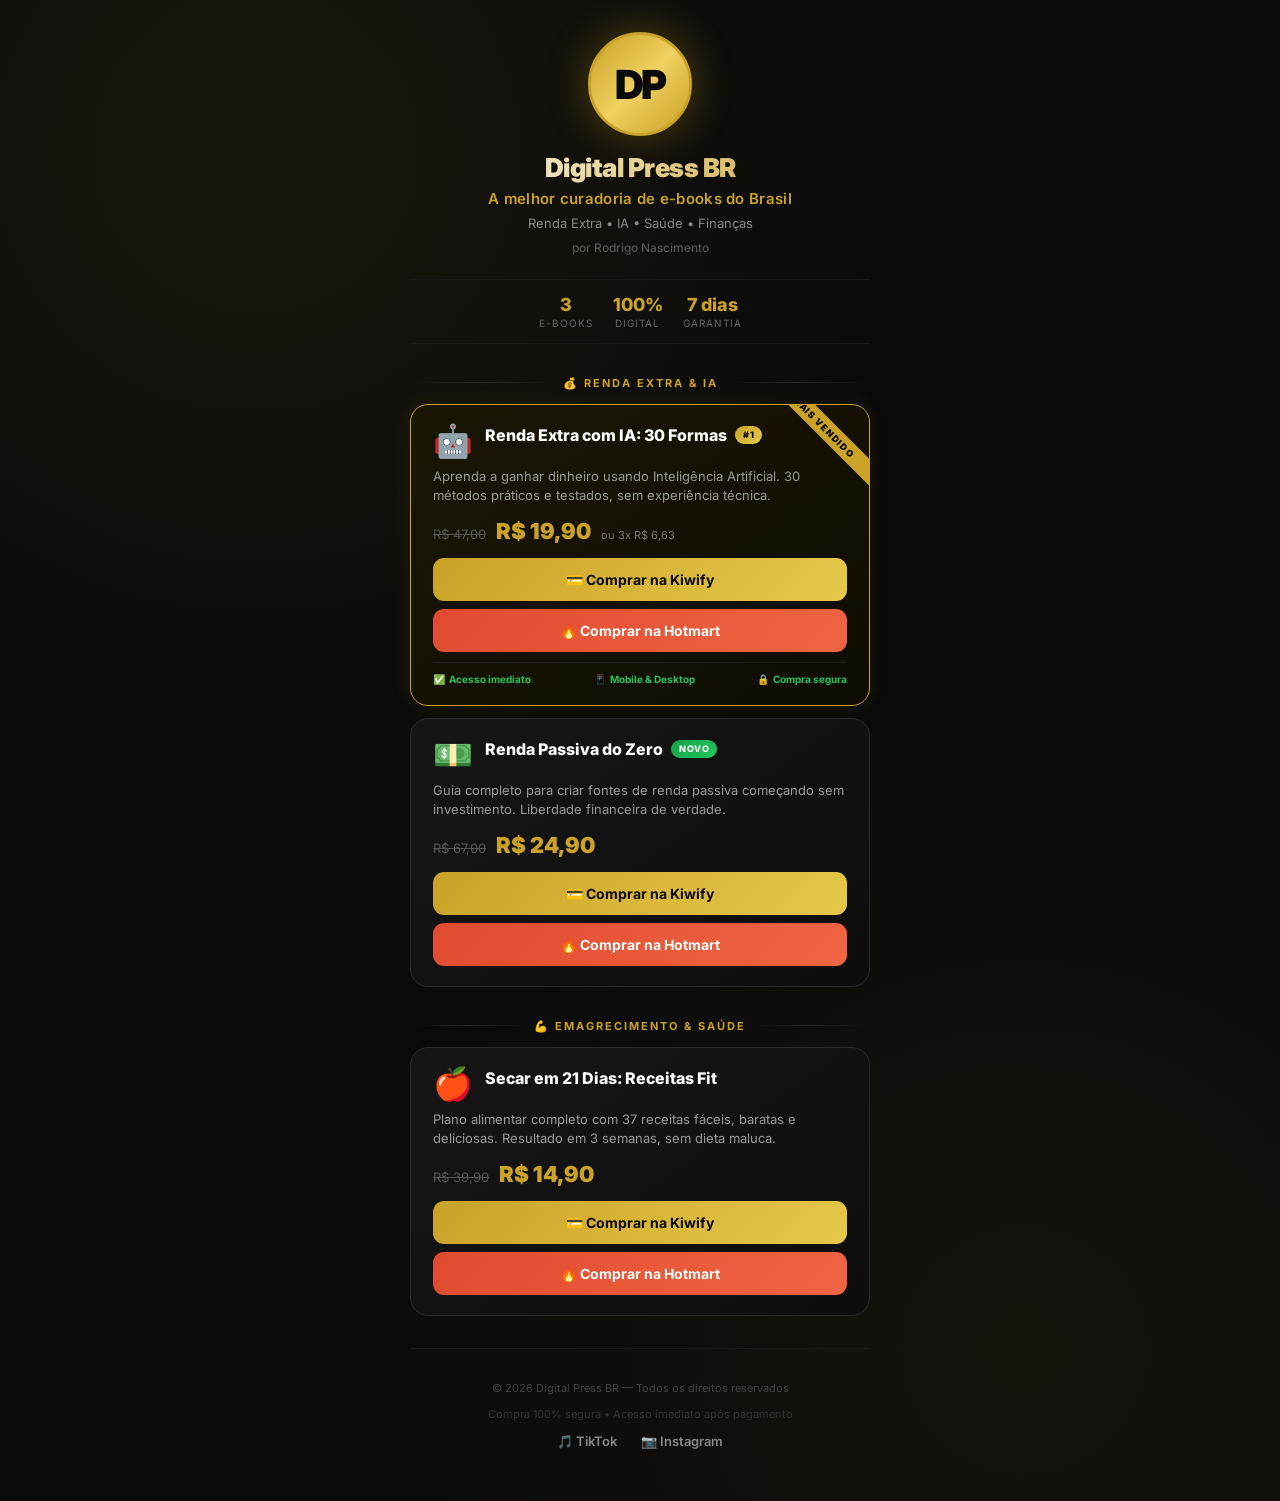
==== commit e3d3c0f0: "Remove 5 affiliate links with broken or wrong destinations - Formula Enriquecendo Online: link levav" ====
--- a/links.html
+++ b/links.html
@@ -229,7 +229,7 @@
 
         <div class="stats">
             <div class="stat">
-                <span class="stat-number">8+</span>
+                <span class="stat-number">3</span>
                 <div class="stat-label">E-books</div>
             </div>
             <div class="stat">
@@ -288,40 +288,6 @@
                 </div>
             </div>
 
-            <div class="link-card">
-                <div class="card-header">
-                    <div class="card-icon">&#x1F4B8;</div>
-                    <div class="card-header-text">
-                        <div class="card-title">F&oacute;rmula Enriquecendo Online <span class="badge red">PREMIUM</span></div>
-                    </div>
-                </div>
-                <div class="card-subtitle">M&eacute;todo completo para construir neg&oacute;cio digital do zero e alcan&ccedil;ar liberdade financeira. Para quem quer resultado s&eacute;rio.</div>
-                <div class="card-price">
-                    <span class="price-new">R$ 1.850,00</span>
-                    <span class="price-install">ou 12x R$ 189,16</span>
-                </div>
-                <div class="buy-buttons">
-                    <a href="https://go.hotmart.com/W105289647C" target="_blank" class="btn-buy btn-hotmart">&#x1F525; Comprar na Hotmart</a>
-                </div>
-            </div>
-
-            <div class="link-card">
-                <div class="card-header">
-                    <div class="card-icon">&#x1F3ED;</div>
-                    <div class="card-header-text">
-                        <div class="card-title">F&aacute;brica de Comiss&otilde;es 2.0 <span class="badge blue">AFILIADOS</span></div>
-                    </div>
-                </div>
-                <div class="card-subtitle">Treinamento completo para quem quer ser afiliado e faturar com marketing digital. Passo a passo do zero ao primeiro R$ 10k.</div>
-                <div class="card-price">
-                    <span class="price-new">R$ 247,00</span>
-                    <span class="price-install">ou 12x R$ 25,25</span>
-                </div>
-                <div class="buy-buttons">
-                    <a href="https://pay.kiwify.com.br/" target="_blank" class="btn-buy btn-kiwify">&#x1F4B3; Comprar na Kiwify</a>
-                </div>
-            </div>
-
         </div>
 
         <!-- ================ EMAGRECIMENTO & SA&Uacute;DE ================ -->
@@ -346,55 +312,6 @@
                 </div>
             </div>
 
-            <div class="link-card">
-                <div class="card-header">
-                    <div class="card-icon">&#x1F957;</div>
-                    <div class="card-header-text">
-                        <div class="card-title">Receitas Como Emagrecer <span class="badge red">65% OFF</span></div>
-                    </div>
-                </div>
-                <div class="card-subtitle">Vers&atilde;o completa com planejamento de card&aacute;pio, lista de compras, desafio 90 dias e suporte premium. Garantia 7 dias.</div>
-                <div class="card-price">
-                    <span class="price-old">R$ 280,00</span>
-                    <span class="price-new">R$ 98,01</span>
-                </div>
-                <div class="buy-buttons">
-                    <a href="https://go.hotmart.com/W105289647C" target="_blank" class="btn-buy btn-hotmart">&#x1F525; Comprar na Hotmart</a>
-                </div>
-            </div>
-
-            <div class="link-card">
-                <div class="card-header">
-                    <div class="card-icon">&#x1F3CB;</div>
-                    <div class="card-header-text">
-                        <div class="card-title">RESET para Emagrecer <span class="badge">-32 KG</span></div>
-                    </div>
-                </div>
-                <div class="card-subtitle">M&eacute;todo do Dr. Bruno Duarte (+500k seguidores). Elimine at&eacute; 32kg em 90 dias com acompanhamento m&eacute;dico profissional.</div>
-                <div class="card-price">
-                    <span class="price-new">R$ 77,70</span>
-                </div>
-                <div class="buy-buttons">
-                    <a href="https://pay.kiwify.com.br/j3WL954u" target="_blank" class="btn-buy btn-kiwify">&#x1F4B3; Comprar na Kiwify</a>
-                </div>
-            </div>
-
-            <div class="link-card">
-                <div class="card-header">
-                    <div class="card-icon">&#x1F525;</div>
-                    <div class="card-header-text">
-                        <div class="card-title">Emagrecer PRO</div>
-                    </div>
-                </div>
-                <div class="card-subtitle">Transforme seu corpo e mente. Programa completo de emagrecimento saud&aacute;vel com acompanhamento e suporte.</div>
-                <div class="card-price">
-                    <span class="price-new">R$ 28,90</span>
-                </div>
-                <div class="buy-buttons">
-                    <a href="https://pay.kiwify.com.br/KLzpkXD8" target="_blank" class="btn-buy btn-kiwify">&#x1F4B3; Comprar na Kiwify</a>
-                </div>
-            </div>
-
         </div>
 
         <div class="footer">
